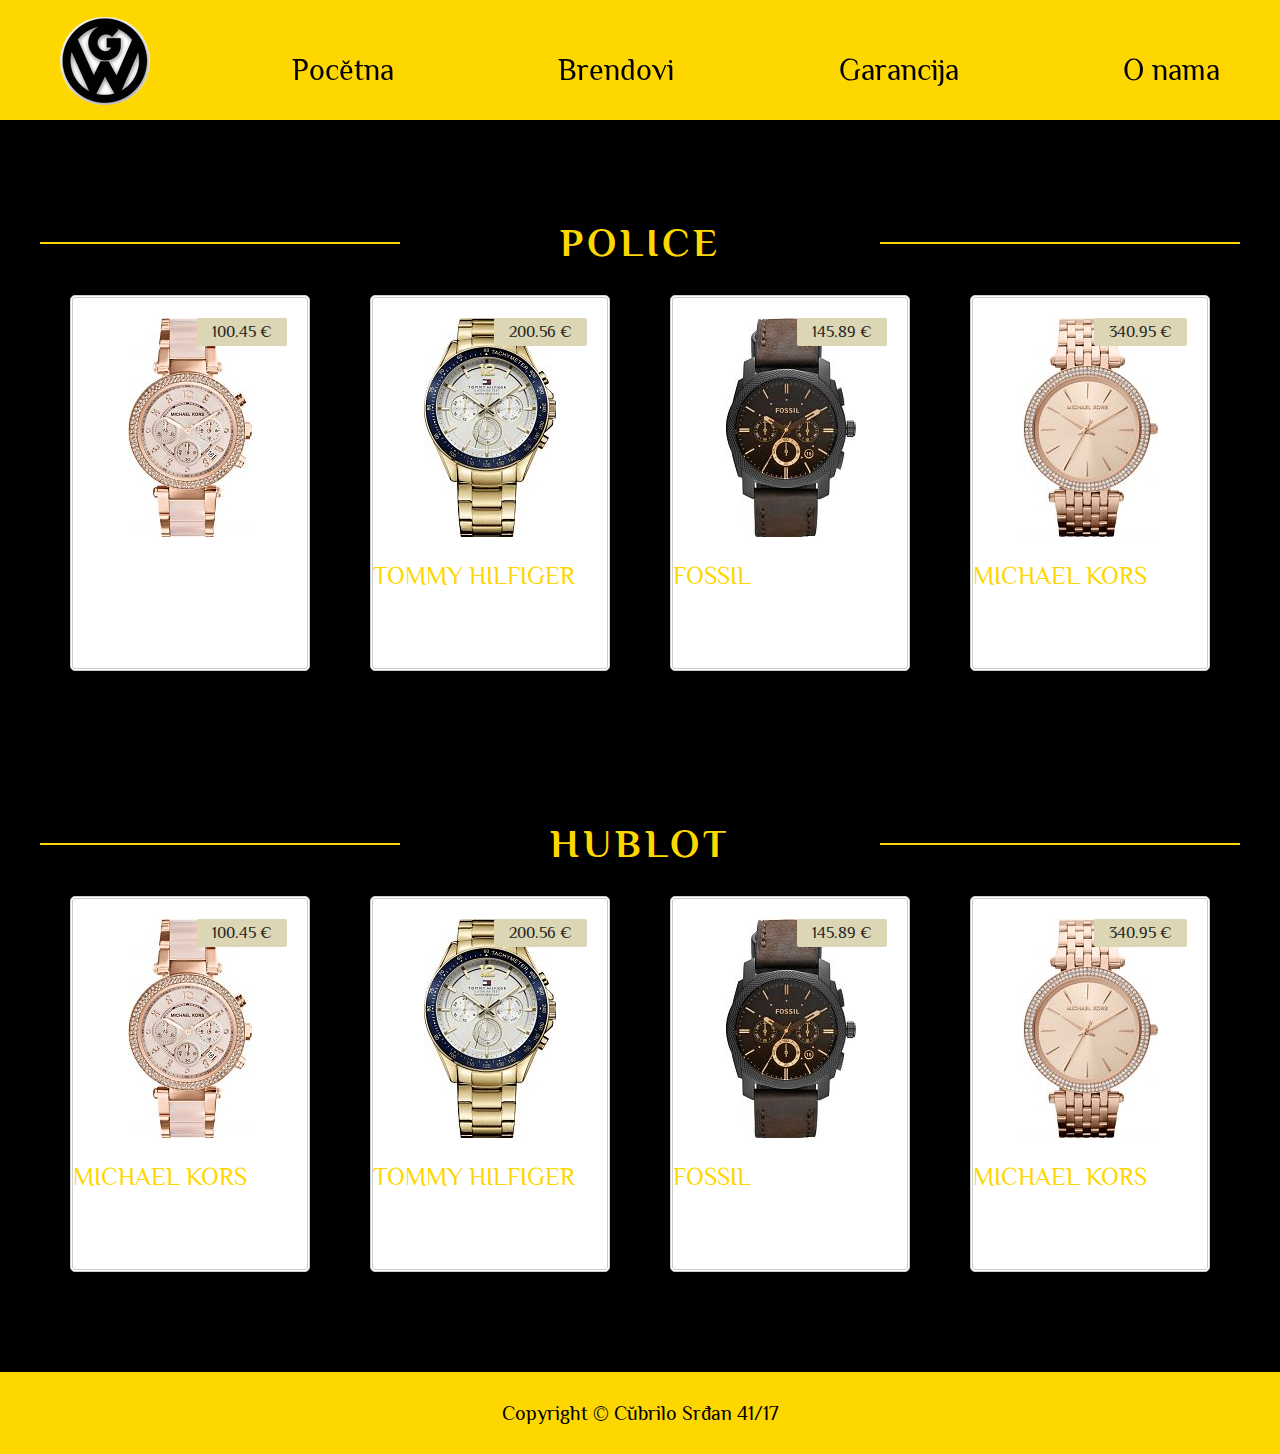
==== brendovi.html @ 863b08e4 "Update" ====
<!DOCTYPE html>
<html>
<head>
	<title>Brendovi | GOLD WATCH</title>
	
	<meta name="keywords" content="brendovi, police, hublot, fendi, casio, gold watch" />
	<meta name="description" content="GOLD WATCH Vam nudi veliki izbor originalnih satova svetski poznatih i priznatih marki kao što su Police, Hublot, Fendi, Casio... " />
	<meta name="robots" content="index,follow">
	<meta name="author" content="mailto:cubrilosrdjan97&#64;gmail&#46;com" />
	<meta name="copyright" content="Srđan Čubrilo" />
	<meta name="zipcode" content="26212" />
	<meta name="language" content="sr" />
	<meta charset="utf-8"/>
	
	<link rel="stylesheet" href="https://cdnjs.cloudflare.com/ajax/libs/font-awesome/4.7.0/css/font-awesome.min.css"/>
	<link rel="stylesheet" type="text/css" href="css/style.css"/>
	<link rel="shortcut icon" href="img/watch.ico" />

</head>
<body>
	<!-- Zaglavlje -->
	<div id="heder">
			<div class="okvir">
				<div id="logo">
					<img src="images/logo1.png" alt="Logo"/>
				</div>
				<div id="dugmeMeni">
					<a href="#">Meni</a>
				</div>
				<div id="meni">
					<ul>
						<li ><a href="index.html">Početna</a></li>
						<li ><a href="brendovi.html">Brendovi</a></li>	
						<li ><a href="garancija.html">Garancija</a></li>
						<li ><a href="onama.html">O nama</a></li>		
					</ul>
				</div>				
				<div class="cleaner"></div>
			</div>
	</div>
	<!--// Zaglavlje -->
	<!-- Novi proizvodi -->
	<div class="poz">
		<div class="okvir d">
			<div class="naslov" id="brendovi">
				<div class="linija"></div>
				<h3>POLICE</h3>
				<div class="linija"></div>
				<div class="cleaner"></div>
			</div>
			<div id="proizvodi">
				<div class="proizvod">
					<div class="cena"> 
						100.45 &euro;
					</div>
					<div class="slika">
						<img src="images/women_1.jpg" alt="Ladies' Parker Chronograph"/>
					</div>
					<div class="opis">
						<p>MICHAEL KORS</p>
						<p>Ladies' Parker Chronograph</p>
					</div>
				</div>
				<div class="proizvod">
					<div class="cena"> 
						200.56 &euro;
					</div>
					<div class="slika">
						<img src="images/men_1.jpg" alt="Men's Luke"/>
					</div>
					<div class="opis">
						<p><a href="#">TOMMY HILFIGER</a></p>
						<p>Men's Luke</p>
					</div>
				</div>
				<div class="proizvod">
					<div class="cena"> 
						145.89 &euro;
					</div>
					<div class="slika">
						<img src="images/men_2.jpg" alt="Men's Machine Chronograph"/>
					</div>
					<div class="opis">
						<p><a href="#">FOSSIL</a></p>
						<p>Men's Machine Chronograph</p>
					</div>
				</div>
				<div class="proizvod">
					<div class="cena"> 
						340.95 &euro;
					</div>
					<div class="slika">
						<img src="images/women_2.jpg" alt="Ladies' Darci"/>
					</div>
					<div class="opis">
						<p><a href="#">MICHAEL KORS</a></p>
						<p>Ladies' Darci</p>
					</div>
				</div>
			</div>
			<div class="naslov" id="brendovi">
				<div class="linija"></div>
				<h3>HUBLOT</h3>
				<div class="linija"></div>
				<div class="cleaner"></div>
			</div>
			<div id="proizvodi">
				<div class="proizvod">
					<div class="cena"> 
						100.45 &euro;
					</div>
					<div class="slika">
						<img src="images/women_1.jpg" alt="Ladies' Parker Chronograph"/>
					</div>
					<div class="opis">
						<p><a href="#">MICHAEL KORS</a></p>
						<p>Ladies' Parker Chronograph</p>
					</div>
				</div>
				<div class="proizvod">
					<div class="cena"> 
						200.56 &euro;
					</div>
					<div class="slika">
						<img src="images/men_1.jpg" alt="Men's Luke"/>
					</div>
					<div class="opis">
						<p><a href="#">TOMMY HILFIGER</a></p>
						<p>Men's Luke</p>
					</div>
				</div>
				<div class="proizvod">
					<div class="cena"> 
						145.89 &euro;
					</div>
					<div class="slika">
						<img src="images/men_2.jpg" alt="Men's Machine Chronograph"/>
					</div>
					<div class="opis">
						<p><a href="#">FOSSIL</a></p>
						<p>Men's Machine Chronograph</p>
					</div>
				</div>
				<div class="proizvod">
					<div class="cena"> 
						340.95 &euro;
					</div>
					<div class="slika">
						<img src="images/women_2.jpg" alt="Ladies' Darci"/>
					</div>
					<div class="opis">
						<p><a href="#">MICHAEL KORS</a></p>
						<p>Ladies' Darci</p>
					</div>
				</div>
			</div>
		</div>
	</div>
	<!--// Novi proizvodi -->
	<div class="poz">
		<div id="futer">
			<p> Copyright &copy; <a href="http://webdizajn.ict.edu.rs/">Čubrilo Srđan</a> 41/17</p>
		</div>
	</div>
</body>
</html>
---- css/style.css ----
/* Korisceni fontovi */

@import url('https://fonts.googleapis.com/css?family=Berkshire+Swash');
@import url('https://fonts.googleapis.com/css?family=Philosopher');

/* Osnovna podesavanja*/

* {
	margin: 0px;
	padding: 0px;
	box-sizing: border-box;
}

body, input, textarea {
	font-family: 'Philosopher', sans-serif;
}

body {
	background-color: #000;
}

a {
	color: #000;
	text-decoration: none;
}

a:hover {
	color: #fff;
}

ul {
	list-style-type: none;
	display: flex;
	flex-wrap: wrap;
}

.cleaner {
	clear: both;
}

h1, h2, h3 {
	letter-spacing:4px;
}

.okvir {
	width: 1200px;
	margin: 0px auto;
}

.poz {
	width: 100%;
	background-color: #000;
}


/* ----- ZAGLAVLJE  ----- */

#heder {
	width: 100%;
	height: 120px;
	position: fixed;
	top: 0px;
	left: 0px;
	z-index: 2;
	background-color: #FFD700;
}

#heder .okvir {
		padding: 10px 20px;
}

#logo {
	width: 20%;
	padding: 7px 0px;
	float: left;
}

#logo img {
	border-radius: 50px;
}

#meni {
	width: 80%;
	float: left;
}

#meni ul {
	width: 100%;
	height: 120px;
	list-style-type: none;
	justify-content: space-between;
	align-items: center;
}

#meni ul li {
	font-size: 30px;
}

#dugmeMeni {
	float: right;
	height: auto;
	width: auto;
	display: none;
}

#dugmeMeni a {
	display: inline-block;
	background-color: #000;
	padding: 15px 30px;
	color: #FFD700;
	border-radius: 5px;
	margin-top: 25px;
	text-transform: uppercase;
	font-size: 20px;
}

#dugmeMeni a i {
	margin-left: 10px;
}

/* ----- SLAJDER  ----- */

#slajder {
	margin-top: 150px;
	width: 100%;
	height: 550px;
	background-image: url('../images/slider.jpg');
	background-repeat: no-repeat;
	background-size: cover;
	background-position: 0% 47%;
	
}

#garancija {
	margin-top: 150px;
	width: 100%;
	height: 550px;
	background-image: url('../images/garancija.jpg');
	background-repeat: no-repeat;
	background-size: cover;
	background-position: 0% 47%;
	
}

#slajder .okvir {
	height: 100%;
	position: relative;
}

#slajderTekst {
	width: 500px;
	position: absolute;
	top: 10%;
	background-color: rgba(0,0,0,0.5);
	padding: 10px;
	border-radius: 10px;
}

#slajderTekst h2{
	font-family: 'Berkshire Swash', cursive;
	color: #FFD700;
	font-size: 55px;
}

#slajderTekst p {
	margin-top: 30px;
	color: #fff;
	font-size: 21px;
}

#dugmereg {
	font-family: 'Berkshire Swash', cursive;
	background-color: #FFD700;
	font-size: 30px;
	border-radius: 5px;
	margin-top: 30px;
	padding: 7px 20px;
	display: inline-block;
}

#futer {
	background-color: #FFD700;
}

#futer p {
	color: #000;
}
/* ----- KATEGORIJE  ----- */

.d {
	text-align: center;
	padding: 70px 0px;
	color: #fff;
}

.naslov {
	width: 100%;
	display: flex;
	flex-wrap: wrap;
	justify-content: space-around;
	align-items: center;
	margin-bottom: 70px;
}

.naslov h3 {
	width: 40%;
	font-size: 40px;
	color: #FFD700;
}

.naslov .linija {
	width: 30%;
	border-bottom: 2px solid #FFD700;
}

.d .sat {
	width: 40%;
	height: 500px;
	background-size: cover;
	margin: 0% 5%;
	border-radius: 5px;
	position: relative;
}

.d .satTekst {
	width: 100%;
	position: absolute;
	bottom: 0px;
	left: 0px;
	font-size: 25px;
	color: #000;
}

.sat .satTekst .marka {
	padding: 5% 0px;
	background-color: #FFD700;
	width: 100%;
	border-radius: 5px; 
	color: #000;
}

.marka p a {
	color: #000 !important;
	font-size: 25px;
}
#police {
	background-image: url('../images/policesat.jpeg');
}

#hublot {
	background-image: url('../images/hublotsat.jpg');
}

#police:hover {
	transform: scale(1.1, 1.1);
	transition: 1s;
}

#hublot:hover {
	transform: scale(1.1, 1.1);
	transition: 1s;
}

#brendovi {
	padding-top: 10%;
}
/* ----- NAJNOVIJI  ----- */

#proizvodi, #satovi {
	width: 100%;
	margin: 30px 0px;
	display: flex;
	flex-wrap: wrap;
	justify-content: space-around;
}

#proizvodi .proizvod {
	color: #252525;
	width: 20%;
	padding: 20px 0px;
	border-radius: 5px;
	border: 3px double #ccc;
	background-color: #fff;
	position: relative;
}
#proizvodi .cena {
	position: absolute;
	right: 20px;
	top:20px;
	background-color: rgb(220,214,180);
	border-radius: 2px;
	padding: 5px 15px;
}

#proizvodi .slika {
	margin-bottom: 20px;
}


/* ----- BRENDOVI  ----- */

#brendovi {
	width: 100%;
	margin: 30px 0px;
	display: flex;
	flex-wrap: wrap;
	justify-content: space-around;
}

/* ----- KONTAKT  ----- */

#kontakt {
	width: 100%;
}
#forma{
	width: 50%;
	float: left;
}

#forma input, #forma textarea {
	width: 100%;
	display: block;
	padding: 13px;
	margin-bottom: 15px;
	border: 1px solid rgb(90,90,90);
	background-color: #fff;
	color: #000;
	font-size: 25px;
	border-radius: 5px;
}

#forma input[type="text"]{
	width: 100%;
	font-size: 25px;
	border-radius: 5px;
}

#forma ::placeholder {
	color: #808080;
}
#forma input[type="submit"] {
	background-color: #ffd700;
	color: #000;
	border-radius: 5px;
}

/* garancija */
#garancijaTekst {
	width: 100%;
}

#garancijaTekst p {
	color: #fff;
	font-size: 22px;
	text-align: justify;
}

#garancijaTekst h1 {
	color: #fff;
	font-size: 30px;
	text-align: justify;
}

/* garancija */

/* o nama */

#oNama {
	margin-top: 150px;
	width: 100%;
	height: 550px;
	background-image: url('../images/onama.jpg');
	background-repeat: no-repeat;
	background-size: cover;
	background-position: 0% 47%;
	
}

.okvir h1 {
	color: #FFD700;
	letter-spacing: 4px;
}

.okvir p {
	color: #fff;
	text-align: justify;
	font-size: 25px;
}

.okvir p a {
	color: #FFD700;
}

.okvir p a:hover {
	color: #fff;
}
/* o nama */
#mapa {
	width: 30%;
	float: right;
}

#futer {
	text-align: center;
	color: #FFD700;
	padding: 30px;
	font-size: 20px;
}

#futer a {
	color: #000;
}

#futer a:hover {
	color: #fff;
}


/* ----- MEDIA QUERIES  ----- */

/* Za velicine do 1200px */
@media screen and (max-width: 1200px){

	.okvir {
		width: 100%;
		padding: 30px 30px;
	}

}

@media screen and (max-width: 990px){
	
	/* Zaglavlje */
	#logo {
		width: 20%;
	}

	#meni {
		width: 80%;
		padding-right: 50px;
	}
	
	/* Slajder */
	#slajderTekst {
		background-color: rgba(0,0,0,0.5);
		text-align: center;
		left: 5%;
	}
	#slajderTekst p {
		text-align: justify;
	}

	/* Kategorije */
	.naslov h3 {
		font-size: 30px;
	}

	.d .sat {
		width: 40%;
		height: 250px;
		margin-bottom: 30px;
	}

	.marka p a {
		color: #000 !important;
		font-size: 18px;
	}

	
	/* Najnoviji */
	#proizvodi .proizvod {
		width: 45%;
		margin-bottom: 20px;
	}

	/* Kontakt */
	#kontakt {
		display: flex;
		flex-wrap: wrap;
		padding: 0px 10%;
	}

	#mapa {
		order:1;
		width: 100%;
	}

	#forma {
		order:2;
		width: 100%;
		margin: 30px 0px 0px 0px;
	}
	
}

@media screen and (max-width: 750px){

	/* Zaglavlje */
	#heder {
		position: static;
		height: auto;
	}
	
	#meni {
		width: 70%;
	}

	#meni {
		padding: 20px 10px;
	}

	#meni ul {
		display: none;
	}
	
	#dugmeMeni {
		display: block;
	}
	
	#logo {
		float:left;
		width: 30%;
	}

	/* Slajder */
	#slajder {
		margin: 0px 0px 30px 0px;
	}

	#slajderTekst {
		width: 90%;
		left: 5%;
	}
	#slajderTekst p {
		font-size: 19px;
	}
	
	#slajder {
		background-position: center;
	}
	
	#garancija {
		background-position: center;
	}
	#brendovi {
		padding-top: 0px;
	}
	
	#oNama {
		background-position: center;
	}
	/* Kategorije */
	.d .sat {
		width: 100%;
		height: 500px;
	}
	
	.sat .satTekst .marka {
		padding: 22px 0px;
	}
	.sat .satTekst .marka, .sat .satTekst {
		width: 100%;
	}
	
}

@media screen and (max-width: 495px) {
	/* Zaglavlje */
	#heder .okvir{
		padding: 20px 30px 0px;
	}

	#logo {
		width: 30%;
		padding: 0px;
	}

	#dugmeMeni {
		display: block;
	}

	#meni ul {
		flex-direction: column;
		display: none;
	}

	/* Slajder */
	#slajderTekst h2 {
		font-size: 40px;
	}

	#slajderTekst p {
		font-size: 15px;
	}
	
	#slajder {
	background-position: center;
	}
	
	#garancija {
		background-position: right;
	}
	
	/* Kategorije */
	.d .sat {
		height: 400px;
	}

	/* Proizvodi */
	#proizvodi .proizvod {
		width: 100%;
		margin: 30px;
	}
	
	/* Kontakt */

	#forma input[type='text']{
		width: 100%;
	}

}
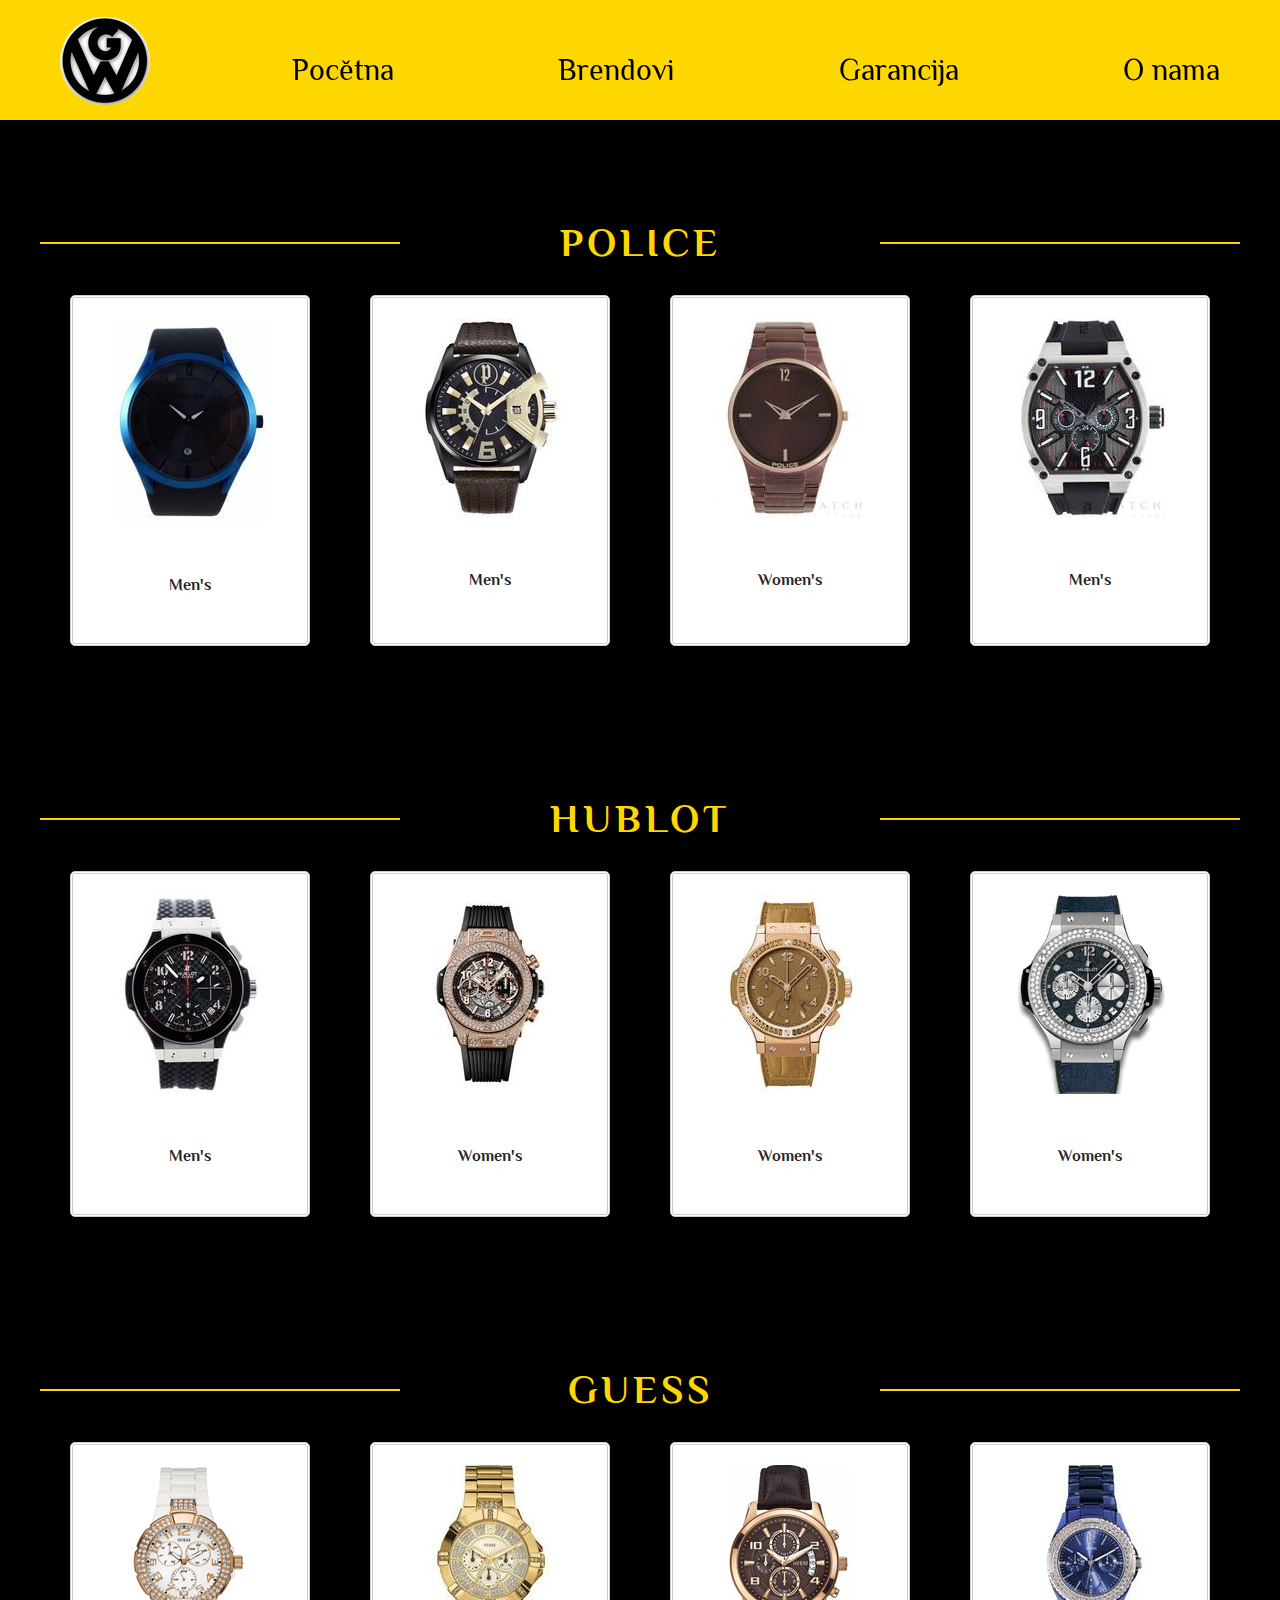
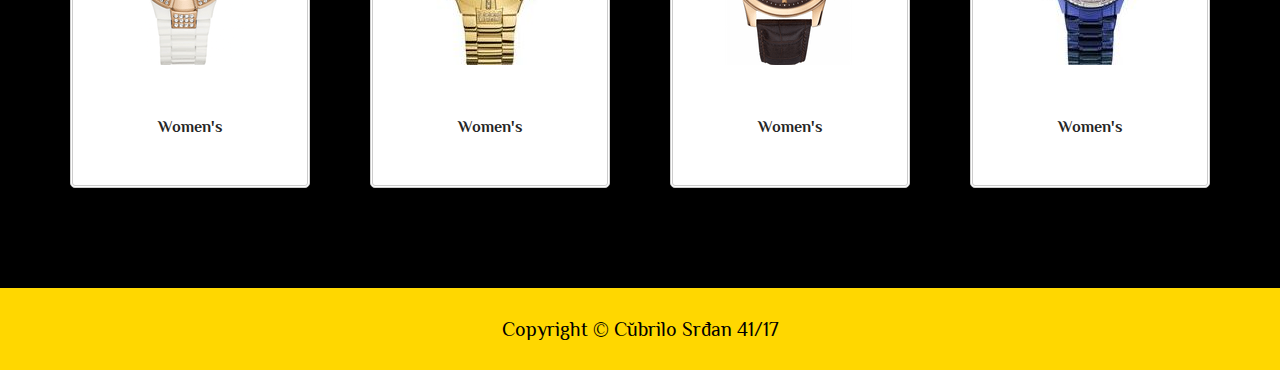
==== commit c967f6b6: "Update" ====
--- a/brendovi.html
+++ b/brendovi.html
@@ -22,7 +22,7 @@
 	<div id="heder">
 			<div class="okvir">
 				<div id="logo">
-					<img src="images/logo1.png" alt="Logo"/>
+					<a href="index.html"><img src="images/logo1.png" alt="Logo"/></a>
 				</div>
 				<div id="dugmeMeni">
 					<a href="#">Meni</a>
@@ -50,51 +50,43 @@
 			</div>
 			<div id="proizvodi">
 				<div class="proizvod">
-					<div class="cena"> 
-						100.45 &euro;
-					</div>
 					<div class="slika">
-						<img src="images/women_1.jpg" alt="Ladies' Parker Chronograph"/>
+						<img src="images/police.jpeg" alt="Police watch"/>
 					</div>
 					<div class="opis">
-						<p>MICHAEL KORS</p>
-						<p>Ladies' Parker Chronograph</p>
+						<p>POLICE BLUE</p>
+						<h4>Men's</h4>
+						<p>179&euro;</p>
 					</div>
 				</div>
 				<div class="proizvod">
-					<div class="cena"> 
-						200.56 &euro;
-					</div>
 					<div class="slika">
-						<img src="images/men_1.jpg" alt="Men's Luke"/>
+						<img src="images/police2.jpeg" alt="Police watch"/>
 					</div>
 					<div class="opis">
-						<p><a href="#">TOMMY HILFIGER</a></p>
-						<p>Men's Luke</p>
+						<p>POLICE PYTHON</p>
+						<h4>Men's</h4>
+						<p>189&euro;</p>
 					</div>
 				</div>
 				<div class="proizvod">
-					<div class="cena"> 
-						145.89 &euro;
-					</div>
 					<div class="slika">
-						<img src="images/men_2.jpg" alt="Men's Machine Chronograph"/>
+						<img src="images/police3.jpeg" alt="Police watch"/>
 					</div>
 					<div class="opis">
-						<p><a href="#">FOSSIL</a></p>
-						<p>Men's Machine Chronograph</p>
+						<p>POLICE MELA</p>
+						<h4>Women's</h4>
+						<p>165&euro;</p>
 					</div>
 				</div>
 				<div class="proizvod">
-					<div class="cena"> 
-						340.95 &euro;
-					</div>
 					<div class="slika">
-						<img src="images/women_2.jpg" alt="Ladies' Darci"/>
+						<img src="images/police4.jpeg" alt="Police watch"/>
 					</div>
 					<div class="opis">
-						<p><a href="#">MICHAEL KORS</a></p>
-						<p>Ladies' Darci</p>
+						<p>POLICE ARMOR</p>
+						<h4>Men's</h4>
+						<p>190&euro;</p>
 					</div>
 				</div>
 			</div>
@@ -106,51 +98,91 @@
 			</div>
 			<div id="proizvodi">
 				<div class="proizvod">
-					<div class="cena"> 
-						100.45 &euro;
-					</div>
 					<div class="slika">
-						<img src="images/women_1.jpg" alt="Ladies' Parker Chronograph"/>
+						<img src="images/hublot1.jpeg" alt="Hublot watch"/>
 					</div>
 					<div class="opis">
-						<p><a href="#">MICHAEL KORS</a></p>
-						<p>Ladies' Parker Chronograph</p>
+						<p>HUBLOT CERAMIC</p>
+						<h4>Men's</h4>
+						<p>190&euro;</p>
 					</div>
 				</div>
 				<div class="proizvod">
-					<div class="cena"> 
-						200.56 &euro;
-					</div>
 					<div class="slika">
-						<img src="images/men_1.jpg" alt="Men's Luke"/>
+						<img src="images/hublot2.jpeg" alt="Hublot watch"/>
 					</div>
 					<div class="opis">
-						<p><a href="#">TOMMY HILFIGER</a></p>
-						<p>Men's Luke</p>
+						<p>HUBLOT DIAMOND</p>
+						<h4>Women's</h4>
+						<p>220&euro;</p>
 					</div>
 				</div>
 				<div class="proizvod">
-					<div class="cena"> 
-						145.89 &euro;
-					</div>
 					<div class="slika">
-						<img src="images/men_2.jpg" alt="Men's Machine Chronograph"/>
+						<img src="images/hublot3.jpeg" alt="Hublot watch"/>
 					</div>
 					<div class="opis">
-						<p><a href="#">FOSSIL</a></p>
-						<p>Men's Machine Chronograph</p>
+						<p>HUBLOT GOLD</p>
+						<h4>Women's</h4>
+						<p>259&euro;</p>
 					</div>
 				</div>
 				<div class="proizvod">
-					<div class="cena"> 
-						340.95 &euro;
-					</div>
 					<div class="slika">
-						<img src="images/women_2.jpg" alt="Ladies' Darci"/>
+						<img src="images/hublot4.png" alt="Hublot watch"/>
 					</div>
 					<div class="opis">
-						<p><a href="#">MICHAEL KORS</a></p>
-						<p>Ladies' Darci</p>
+						<p>HUBLOT BLUE</p>
+						<h4>Women's</h4>
+						<p>205&euro;</p>
+					</div>
+				</div>
+			</div>
+			<div class="naslov" id="brendovi">
+				<div class="linija"></div>
+				<h3>GUESS</h3>
+				<div class="linija"></div>
+				<div class="cleaner"></div>
+			</div>
+			<div id="proizvodi">
+				<div class="proizvod">
+					<div class="slika">
+						<img src="images/guess1.png" alt="Guess watch"/>
+					</div>
+					<div class="opis">
+						<p>GUESS WHITE</p>
+						<h4>Women's</h4>
+						<p>210&euro;</p>
+					</div>
+				</div>
+				<div class="proizvod">
+					<div class="slika">
+						<img src="images/guess2.jpeg" alt="Guess watch"/>
+					</div>
+					<div class="opis">
+						<p>GUESS GOLD</p>
+						<h4>Women's</h4>
+						<p>229&euro;</p>
+					</div>
+				</div>
+				<div class="proizvod">
+					<div class="slika">
+						<img src="images/guess3.png" alt="Guess watch"/>
+					</div>
+					<div class="opis">
+						<p>GUESS BLACK</p>
+						<h4>Women's</h4>
+						<p>215&euro;</p>
+					</div>
+				</div>
+				<div class="proizvod">
+					<div class="slika">
+						<img src="images/guess4.jpeg" alt="Guess watch"/>
+					</div>
+					<div class="opis">
+						<p>GUESS BLUE</p>
+						<h4>Women's</h4>
+						<p>199&euro;</p>
 					</div>
 				</div>
 			</div>
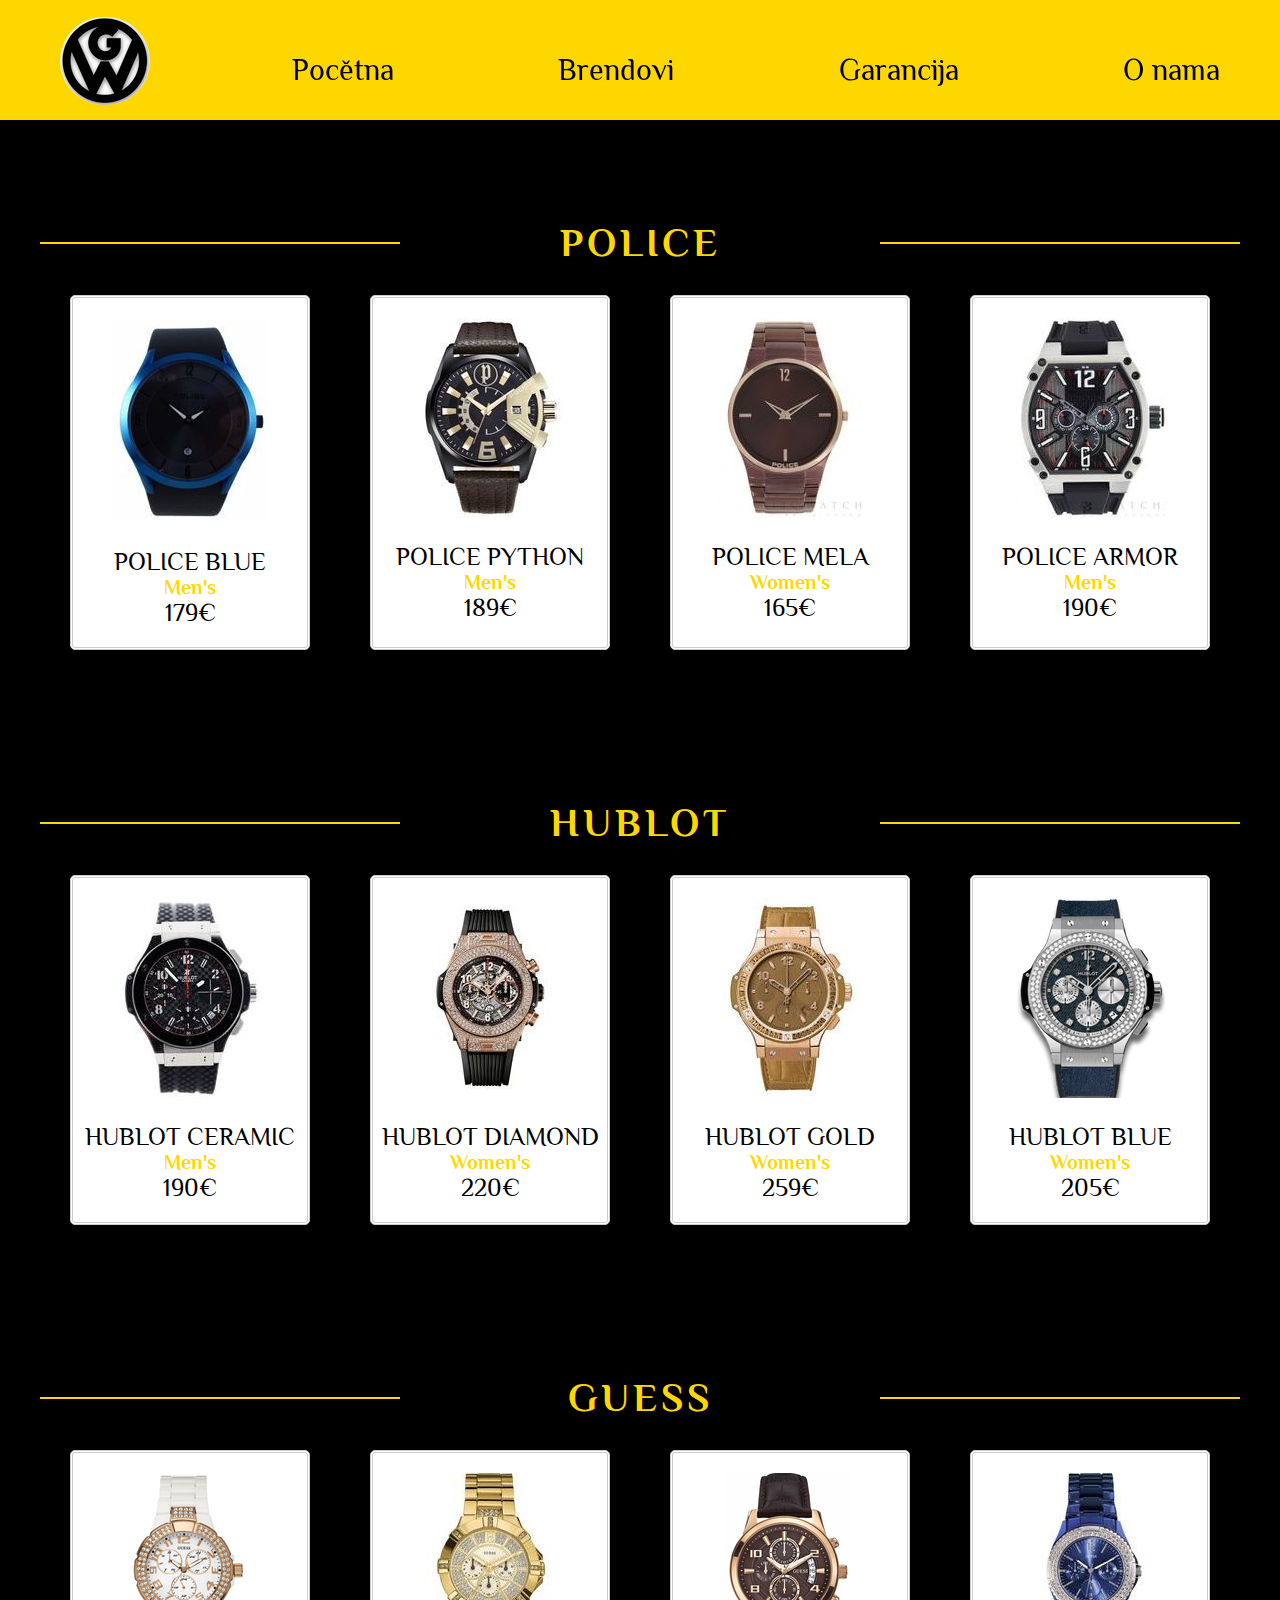
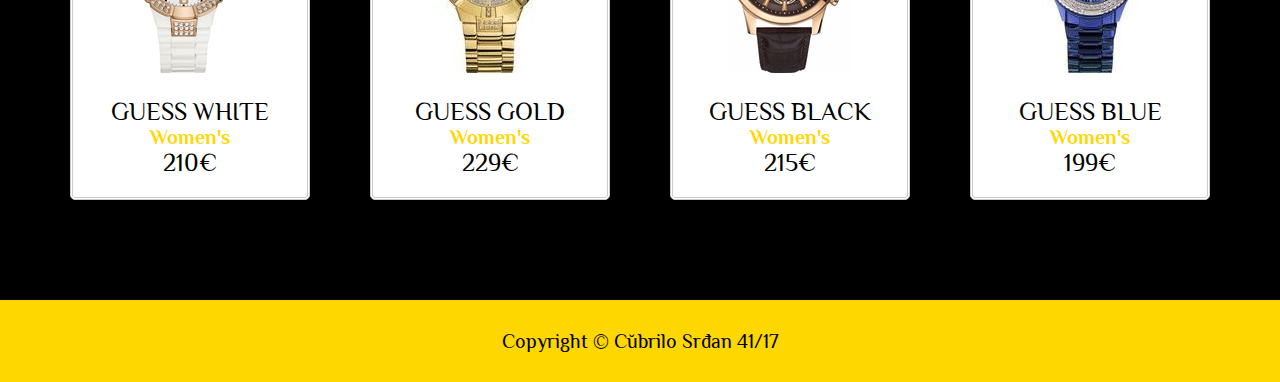
==== commit bed2f6d9: "Update" ====
--- a/brendovi.html
+++ b/brendovi.html
@@ -18,7 +18,6 @@
 
 </head>
 <body>
-	<!-- Zaglavlje -->
 	<div id="heder">
 			<div class="okvir">
 				<div id="logo">
@@ -38,8 +37,6 @@
 				<div class="cleaner"></div>
 			</div>
 	</div>
-	<!--// Zaglavlje -->
-	<!-- Novi proizvodi -->
 	<div class="poz">
 		<div class="okvir d">
 			<div class="naslov" id="brendovi">
@@ -188,10 +185,9 @@
 			</div>
 		</div>
 	</div>
-	<!--// Novi proizvodi -->
 	<div class="poz">
 		<div id="futer">
-			<p> Copyright &copy; <a href="http://webdizajn.ict.edu.rs/">Čubrilo Srđan</a> 41/17</p>
+			<p> Copyright &copy; <a href="mailto:cubrilosrdjan97&#64;gmail&#46;com">Čubrilo Srđan</a> 41/17</p>
 		</div>
 	</div>
 </body>
--- a/css/style.css
+++ b/css/style.css
@@ -1,9 +1,4 @@
-/* Korisceni fontovi */
-
-@import url('https://fonts.googleapis.com/css?family=Berkshire+Swash');
 @import url('https://fonts.googleapis.com/css?family=Philosopher');
-
-/* Osnovna podesavanja*/
 
 * {
 	margin: 0px;
@@ -51,9 +46,6 @@
 	width: 100%;
 	background-color: #000;
 }
-
-
-/* ----- ZAGLAVLJE  ----- */
 
 #heder {
 	width: 100%;
@@ -113,13 +105,9 @@
 	text-transform: uppercase;
 	font-size: 20px;
 }
-
-#dugmeMeni a i {
-	margin-left: 10px;
-}
-
-/* ----- SLAJDER  ----- */
-
+ 
+/* Slajder */
+ 
 #slajder {
 	margin-top: 150px;
 	width: 100%;
@@ -157,7 +145,6 @@
 }
 
 #slajderTekst h2{
-	font-family: 'Berkshire Swash', cursive;
 	color: #FFD700;
 	font-size: 55px;
 }
@@ -169,7 +156,6 @@
 }
 
 #dugmereg {
-	font-family: 'Berkshire Swash', cursive;
 	background-color: #FFD700;
 	font-size: 30px;
 	border-radius: 5px;
@@ -177,15 +163,6 @@
 	padding: 7px 20px;
 	display: inline-block;
 }
-
-#futer {
-	background-color: #FFD700;
-}
-
-#futer p {
-	color: #000;
-}
-/* ----- KATEGORIJE  ----- */
 
 .d {
 	text-align: center;
@@ -239,10 +216,16 @@
 	color: #000;
 }
 
+#satovi .sat .satTekst .marka p {
+	text-align: center;
+	letter-spacing: 3px;
+}
+
 .marka p a {
 	color: #000 !important;
 	font-size: 25px;
 }
+
 #police {
 	background-image: url('../images/policesat.jpeg');
 }
@@ -260,11 +243,6 @@
 	transform: scale(1.1, 1.1);
 	transition: 1s;
 }
-
-#brendovi {
-	padding-top: 10%;
-}
-/* ----- NAJNOVIJI  ----- */
 
 #proizvodi, #satovi {
 	width: 100%;
@@ -283,21 +261,20 @@
 	background-color: #fff;
 	position: relative;
 }
-#proizvodi .cena {
-	position: absolute;
-	right: 20px;
-	top:20px;
-	background-color: rgb(220,214,180);
-	border-radius: 2px;
-	padding: 5px 15px;
-}
 
 #proizvodi .slika {
 	margin-bottom: 20px;
 }
 
-
-/* ----- BRENDOVI  ----- */
+.poz .okvir #proizvodi .proizvod .opis p {
+	color: #000;
+	text-align: center;
+}
+
+.poz .okvir #proizvodi .proizvod .opis h4 {
+	color: #FFD700;
+	font-size: 20px;
+}
 
 #brendovi {
 	width: 100%;
@@ -307,7 +284,43 @@
 	justify-content: space-around;
 }
 
-/* ----- KONTAKT  ----- */
+#brendovi {
+	padding-top: 10%;
+}
+
+/* Garancija */
+
+#garancijaTekst {
+	width: 100%;
+	margin: 15px 0px;
+}
+
+#garancijaTekst p {
+	color: #fff;
+	font-size: 22px;
+	text-align: justify;
+}
+
+#garancijaTekst h1 {
+	color: #fff;
+	font-size: 30px;
+	text-align: justify;
+}
+
+/* O nama */
+
+#oNama {
+	margin-top: 150px;
+	width: 100%;
+	height: 550px;
+	background-image: url('../images/onama.jpg');
+	background-repeat: no-repeat;
+	background-size: cover;
+	background-position: 0% 47%;
+	
+}
+
+/* Forma */
 
 #kontakt {
 	width: 100%;
@@ -344,36 +357,10 @@
 	border-radius: 5px;
 }
 
-/* garancija */
-#garancijaTekst {
-	width: 100%;
-}
-
-#garancijaTekst p {
-	color: #fff;
-	font-size: 22px;
-	text-align: justify;
-}
-
-#garancijaTekst h1 {
-	color: #fff;
-	font-size: 30px;
-	text-align: justify;
-}
-
-/* garancija */
-
-/* o nama */
-
-#oNama {
-	margin-top: 150px;
-	width: 100%;
-	height: 550px;
-	background-image: url('../images/onama.jpg');
-	background-repeat: no-repeat;
-	background-size: cover;
-	background-position: 0% 47%;
-	
+#forma input[type="reset"] {
+	background-color: #ffd700;
+	color: #000;
+	border-radius: 5px;
 }
 
 .okvir h1 {
@@ -394,7 +381,7 @@
 .okvir p a:hover {
 	color: #fff;
 }
-/* o nama */
+
 #mapa {
 	width: 30%;
 	float: right;
@@ -402,11 +389,15 @@
 
 #futer {
 	text-align: center;
-	color: #FFD700;
+	background-color: #FFD700;
 	padding: 30px;
 	font-size: 20px;
 }
 
+#futer p {
+	color: #000;
+}
+
 #futer a {
 	color: #000;
 }
@@ -415,10 +406,8 @@
 	color: #fff;
 }
 
-
-/* ----- MEDIA QUERIES  ----- */
-
-/* Za velicine do 1200px */
+/* MediaQueries */
+
 @media screen and (max-width: 1200px){
 
 	.okvir {
@@ -430,7 +419,6 @@
 
 @media screen and (max-width: 990px){
 	
-	/* Zaglavlje */
 	#logo {
 		width: 20%;
 	}
@@ -440,7 +428,6 @@
 		padding-right: 50px;
 	}
 	
-	/* Slajder */
 	#slajderTekst {
 		background-color: rgba(0,0,0,0.5);
 		text-align: center;
@@ -450,7 +437,6 @@
 		text-align: justify;
 	}
 
-	/* Kategorije */
 	.naslov h3 {
 		font-size: 30px;
 	}
@@ -466,14 +452,11 @@
 		font-size: 18px;
 	}
 
-	
-	/* Najnoviji */
 	#proizvodi .proizvod {
 		width: 45%;
 		margin-bottom: 20px;
 	}
 
-	/* Kontakt */
 	#kontakt {
 		display: flex;
 		flex-wrap: wrap;
@@ -481,21 +464,20 @@
 	}
 
 	#mapa {
+		order:2;
+		width: 100%;
+	}
+
+	#forma {
 		order:1;
 		width: 100%;
-	}
-
-	#forma {
-		order:2;
-		width: 100%;
-		margin: 30px 0px 0px 0px;
+		margin: 20px 0px;
 	}
 	
 }
 
 @media screen and (max-width: 750px){
 
-	/* Zaglavlje */
 	#heder {
 		position: static;
 		height: auto;
@@ -522,7 +504,6 @@
 		width: 30%;
 	}
 
-	/* Slajder */
 	#slajder {
 		margin: 0px 0px 30px 0px;
 	}
@@ -549,7 +530,7 @@
 	#oNama {
 		background-position: center;
 	}
-	/* Kategorije */
+
 	.d .sat {
 		width: 100%;
 		height: 500px;
@@ -562,10 +543,14 @@
 		width: 100%;
 	}
 	
+	.poz .okvir .naslov .naslovreg {
+		border: 0px;
+	}
+	
 }
 
 @media screen and (max-width: 495px) {
-	/* Zaglavlje */
+
 	#heder .okvir{
 		padding: 20px 30px 0px;
 	}
@@ -584,7 +569,6 @@
 		display: none;
 	}
 
-	/* Slajder */
 	#slajderTekst h2 {
 		font-size: 40px;
 	}
@@ -601,21 +585,13 @@
 		background-position: right;
 	}
 	
-	/* Kategorije */
 	.d .sat {
 		height: 400px;
 	}
 
-	/* Proizvodi */
 	#proizvodi .proizvod {
 		width: 100%;
 		margin: 30px;
 	}
 	
-	/* Kontakt */
-
-	#forma input[type='text']{
-		width: 100%;
-	}
-
 }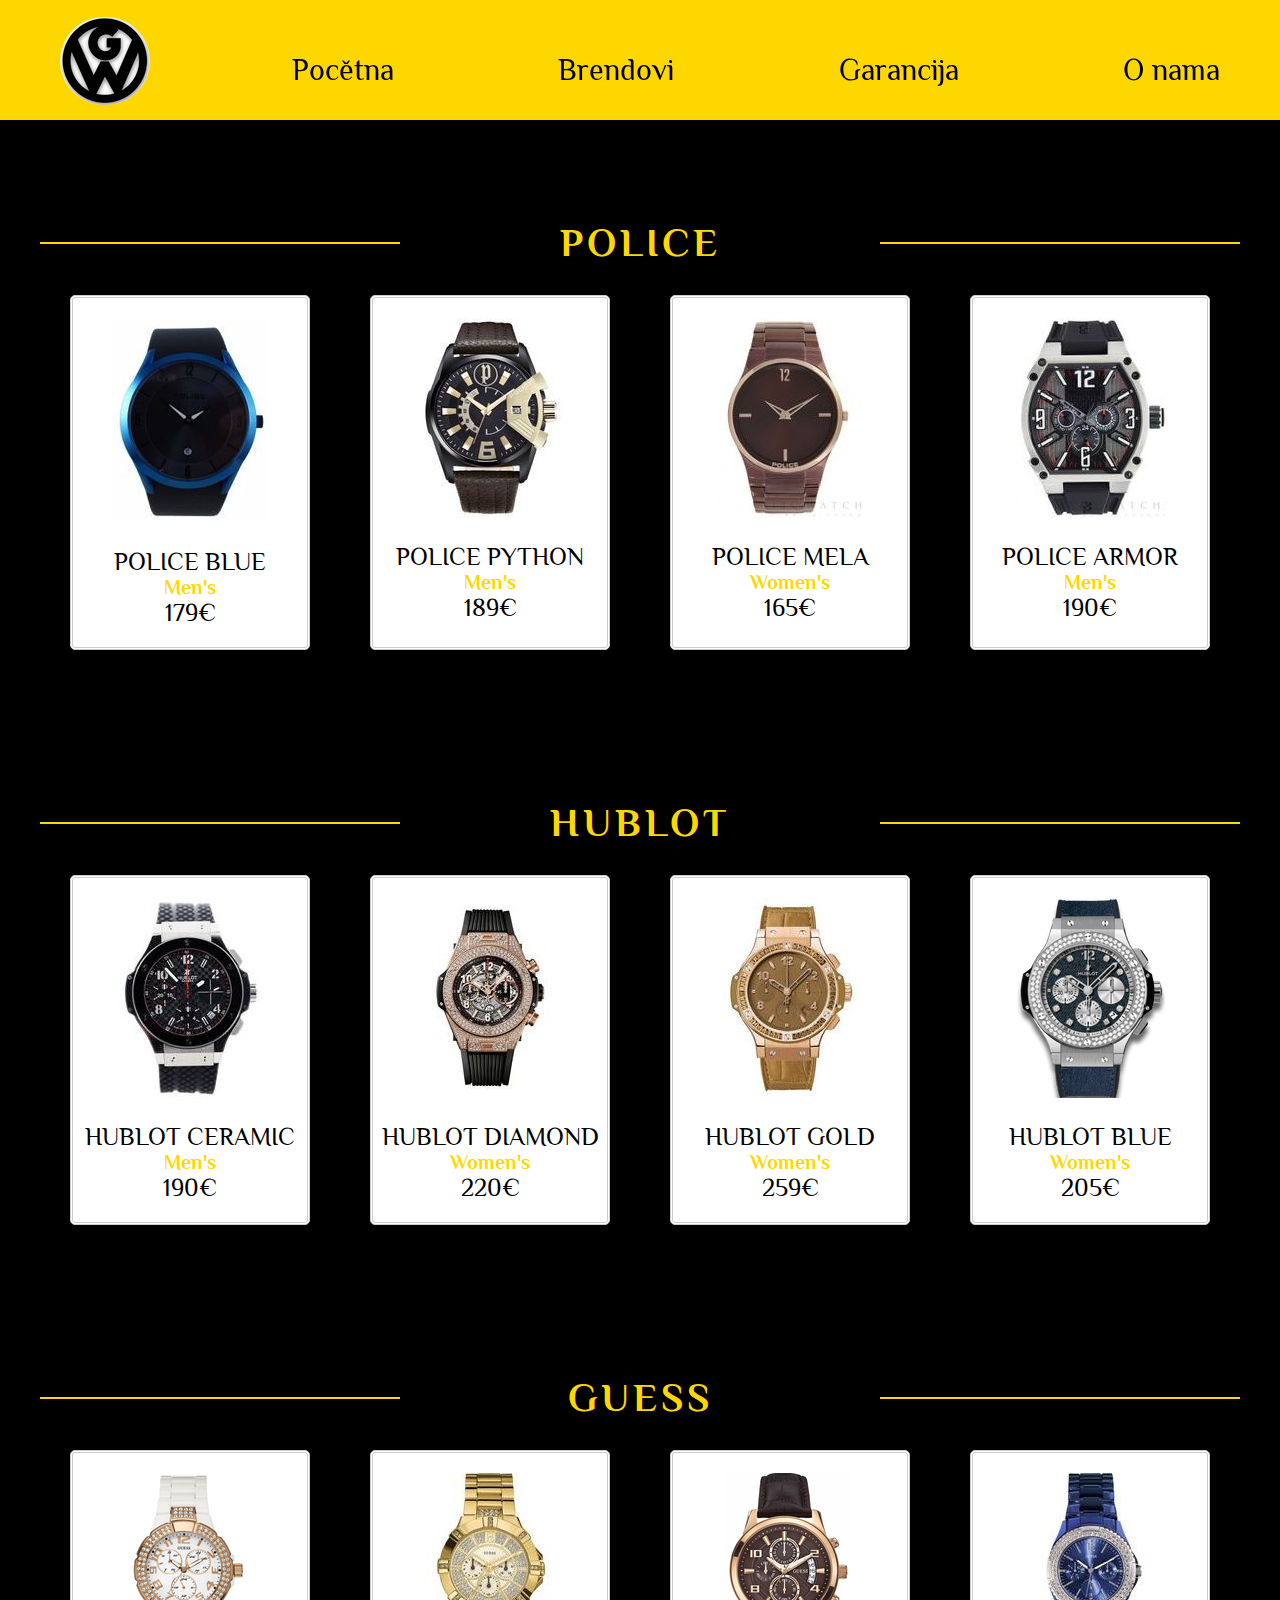
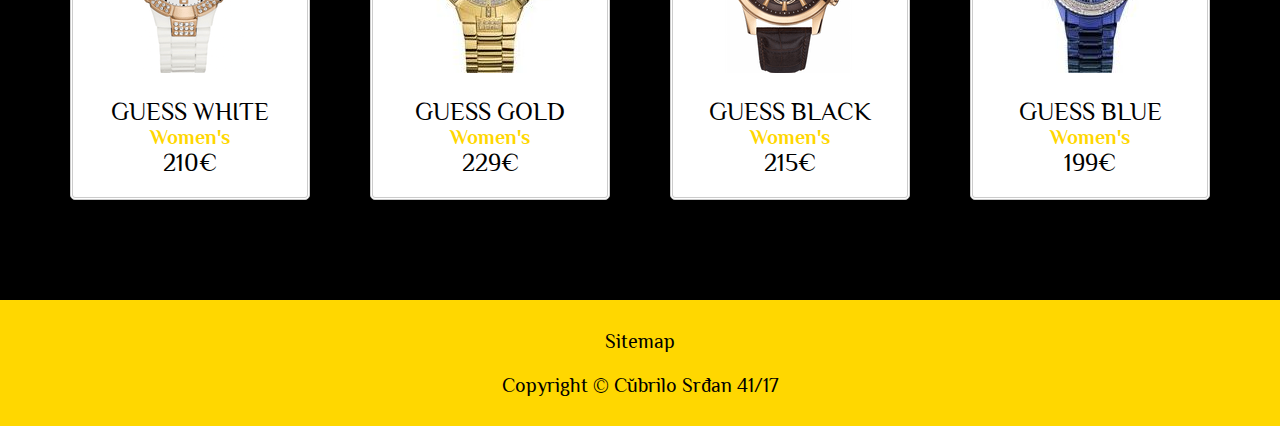
==== commit 399dfeac: "Sitemap update" ====
--- a/brendovi.html
+++ b/brendovi.html
@@ -14,7 +14,7 @@
 	
 	<link rel="stylesheet" href="https://cdnjs.cloudflare.com/ajax/libs/font-awesome/4.7.0/css/font-awesome.min.css"/>
 	<link rel="stylesheet" type="text/css" href="css/style.css"/>
-	<link rel="shortcut icon" href="img/watch.ico" />
+	<link rel="shortcut icon" href="images/watch.ico" />
 
 </head>
 <body>
@@ -187,6 +187,7 @@
 	</div>
 	<div class="poz">
 		<div id="futer">
+			<p><a href="sitemap.xml">Sitemap</a></p></br>
 			<p> Copyright &copy; <a href="mailto:cubrilosrdjan97&#64;gmail&#46;com">Čubrilo Srđan</a> 41/17</p>
 		</div>
 	</div>
--- a/css/style.css
+++ b/css/style.css
@@ -106,6 +106,10 @@
 	font-size: 20px;
 }
  
+ #dugmeMeni a i {
+	margin-left: 10px;
+}
+
 /* Slajder */
  
 #slajder {
@@ -316,7 +320,7 @@
 	background-image: url('../images/onama.jpg');
 	background-repeat: no-repeat;
 	background-size: cover;
-	background-position: 0% 47%;
+	background-position: 0% 50%;
 	
 }
 
